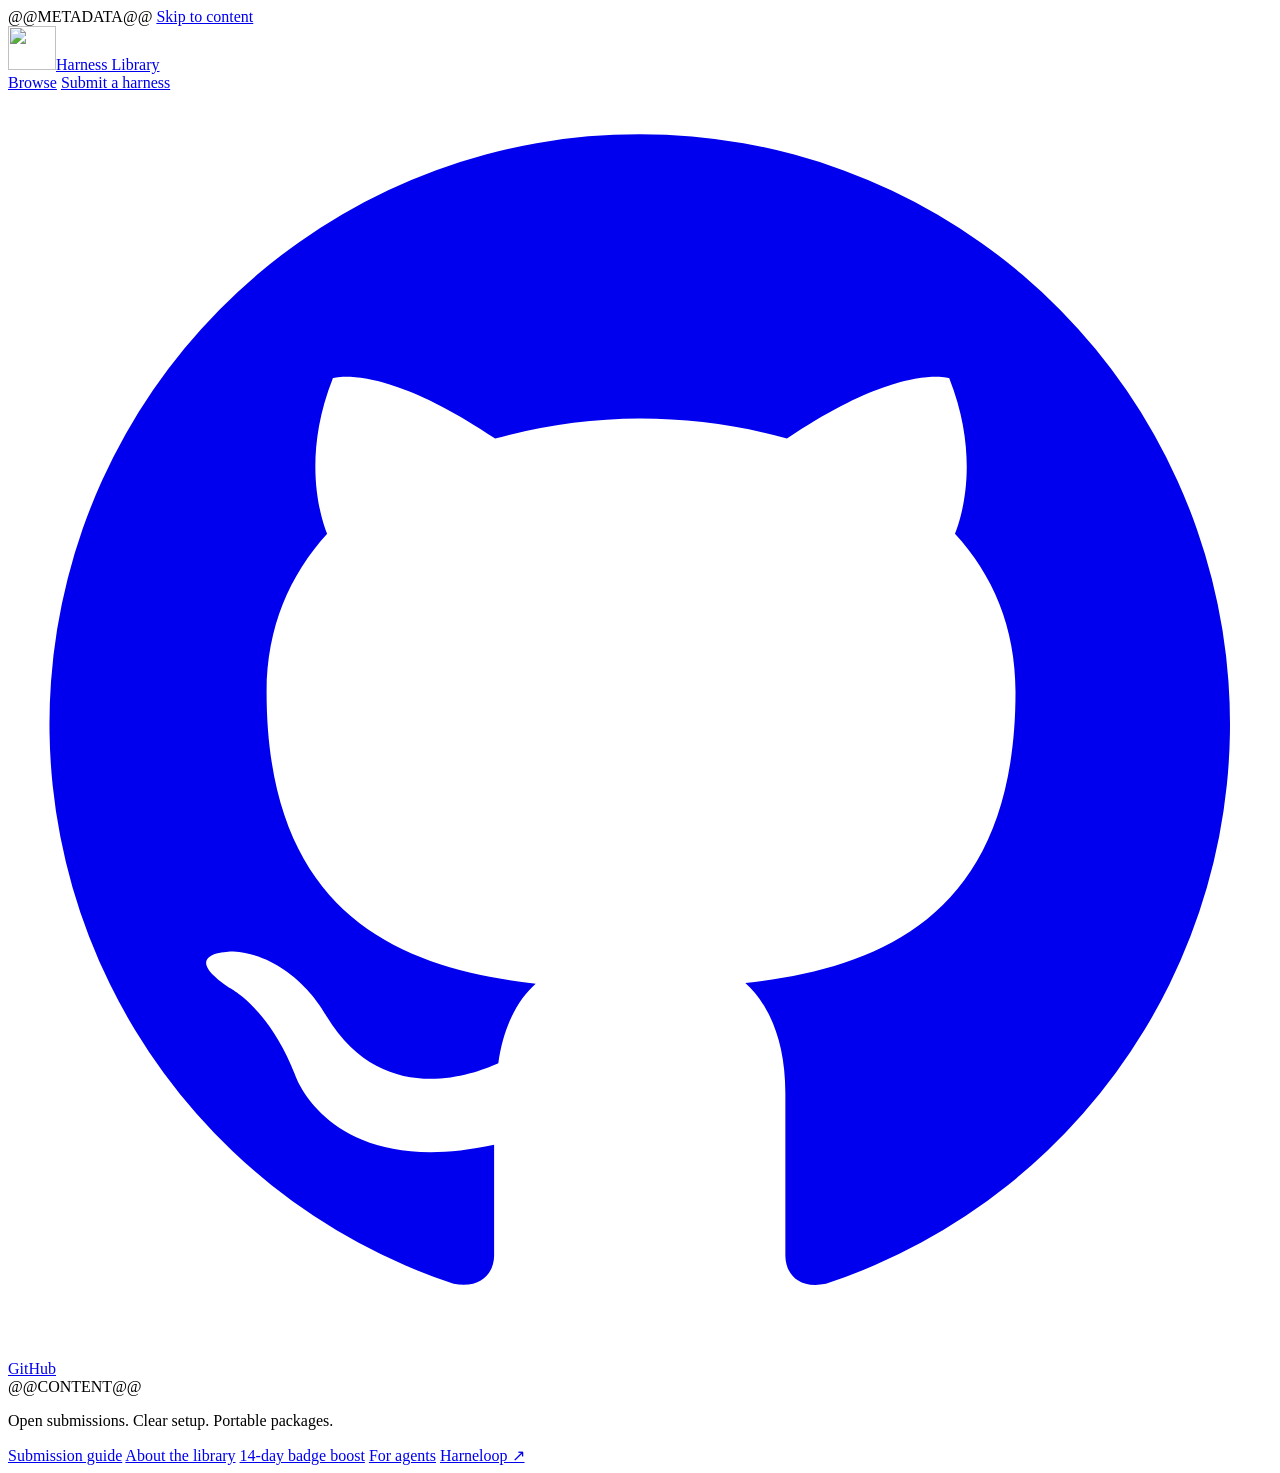
==== site/layout.html @ ed1579e5 "Publish crawlable harness pages and welcome new submissions" ====
<!doctype html>
<html lang="en">
<head>
  <meta charset="utf-8"><meta name="viewport" content="width=device-width,initial-scale=1">
  @@METADATA@@
  <meta name="theme-color" content="#ffffff">
  <link rel="icon" href="/harness-library/assets/mark.svg" type="image/svg+xml">
  <link rel="preload" href="/harness-library/assets/fonts/manrope-latin.woff2" as="font" type="font/woff2" crossorigin>
  <link rel="stylesheet" href="/harness-library/style.css">
  <script src="/harness-library/app.js" defer></script>
</head>
<body data-page="@@PAGE@@" data-site-base="/harness-library/">
  <a class="skip" href="#main">Skip to content</a>
  <header class="site-header"><div class="header wrap">
    <a class="brand" href="/harness-library/" aria-label="Harness Library home"><img src="/harness-library/assets/mark.svg" alt="" width="48" height="44">Harness Library</a>
    <nav aria-label="Main navigation">
      <a class="nav-browse" href="/harness-library/" @@BROWSE_CURRENT@@>Browse</a>
      <a href="/harness-library/submit/" @@SUBMIT_CURRENT@@>Submit a harness</a>
      <a class="github" href="https://github.com/Ker102/harness-library" aria-label="Harness Library on GitHub"><svg viewBox="0 0 24 24" aria-hidden="true"><path fill="currentColor" d="M12 .8a11.2 11.2 0 0 0-3.54 21.83c.56.1.77-.24.77-.54v-2.1c-3.12.68-3.78-1.33-3.78-1.33-.51-1.3-1.25-1.65-1.25-1.65-1.03-.7.08-.69.08-.69 1.14.08 1.74 1.18 1.74 1.18 1.01 1.73 2.65 1.23 3.29.94.1-.73.39-1.23.71-1.51-2.49-.28-5.11-1.25-5.11-5.54 0-1.22.44-2.22 1.15-3-.11-.28-.5-1.42.11-2.96 0 0 .94-.3 3.08 1.15A10.6 10.6 0 0 1 12 6.2c.95 0 1.9.13 2.79.38 2.14-1.45 3.08-1.15 3.08-1.15.61 1.54.22 2.68.11 2.96.72.78 1.15 1.78 1.15 3 0 4.3-2.63 5.25-5.13 5.53.4.35.76 1.03.76 2.08v3.09c0 .3.2.65.77.54A11.2 11.2 0 0 0 12 .8Z"/></svg><span>GitHub</span></a>
    </nav>
  </div></header>
  <main id="main" class="wrap" tabindex="-1">@@CONTENT@@</main>
  <footer class="wrap footer"><p>Open submissions. Clear setup. Portable packages.</p><div>
    <a href="/harness-library/submit/">Submission guide</a>
    <a href="/harness-library/about/">About the library</a>
    <a href="https://github.com/Ker102/harness-library/blob/main/docs/badge-program.md">14-day badge boost</a>
    <a href="/harness-library/llms.txt">For agents</a>
    <a href="https://harneloop.kaelux.dev">Harneloop ↗</a>
  </div></footer>
  <div id="announcement" class="sr-only" role="status" aria-live="polite"></div>
</body>
</html>
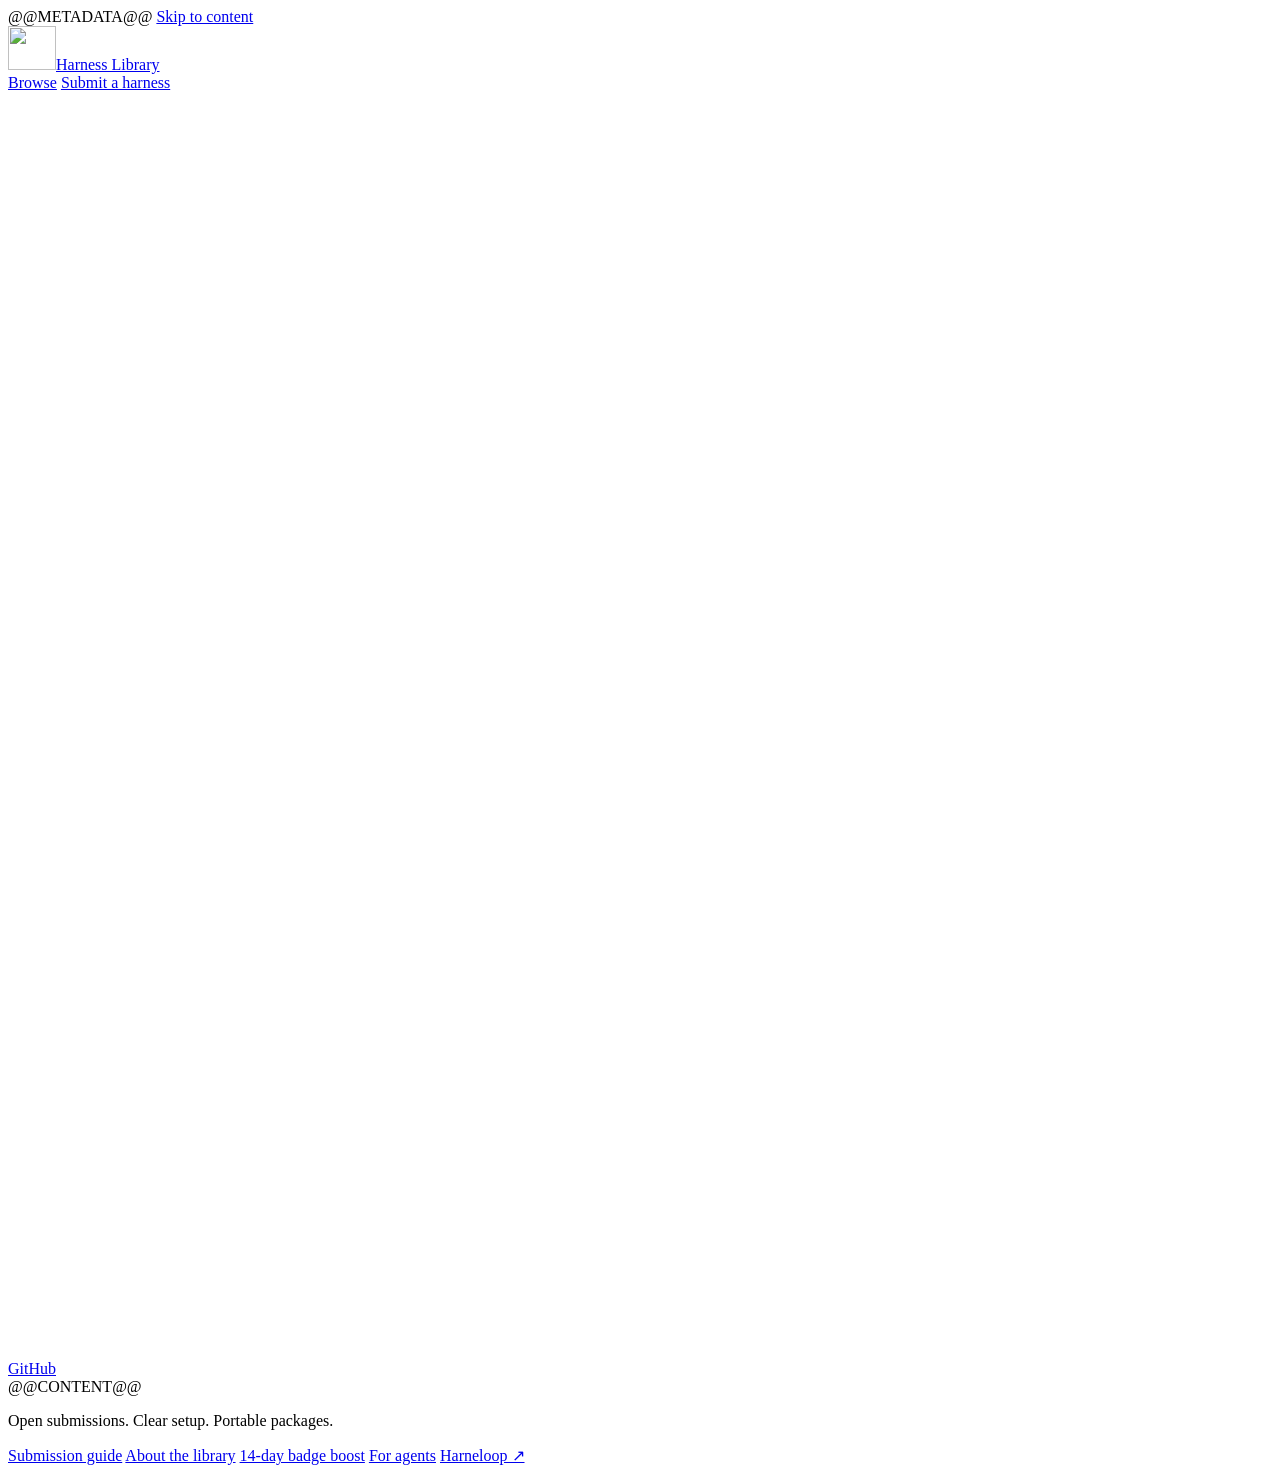
==== commit 8f2a94a5: "Move library to Kaelux Labs and compact browsing" ====
--- a/site/layout.html
+++ b/site/layout.html
@@ -16,14 +16,14 @@
     <nav aria-label="Main navigation">
       <a class="nav-browse" href="/harness-library/" @@BROWSE_CURRENT@@>Browse</a>
       <a href="/harness-library/submit/" @@SUBMIT_CURRENT@@>Submit a harness</a>
-      <a class="github" href="https://github.com/Ker102/harness-library" aria-label="Harness Library on GitHub"><svg viewBox="0 0 24 24" aria-hidden="true"><path fill="currentColor" d="M12 .8a11.2 11.2 0 0 0-3.54 21.83c.56.1.77-.24.77-.54v-2.1c-3.12.68-3.78-1.33-3.78-1.33-.51-1.3-1.25-1.65-1.25-1.65-1.03-.7.08-.69.08-.69 1.14.08 1.74 1.18 1.74 1.18 1.01 1.73 2.65 1.23 3.29.94.1-.73.39-1.23.71-1.51-2.49-.28-5.11-1.25-5.11-5.54 0-1.22.44-2.22 1.15-3-.11-.28-.5-1.42.11-2.96 0 0 .94-.3 3.08 1.15A10.6 10.6 0 0 1 12 6.2c.95 0 1.9.13 2.79.38 2.14-1.45 3.08-1.15 3.08-1.15.61 1.54.22 2.68.11 2.96.72.78 1.15 1.78 1.15 3 0 4.3-2.63 5.25-5.13 5.53.4.35.76 1.03.76 2.08v3.09c0 .3.2.65.77.54A11.2 11.2 0 0 0 12 .8Z"/></svg><span>GitHub</span></a>
+      <a class="github" href="https://github.com/Kaelux-Labs/harness-library" aria-label="Harness Library on GitHub"><svg class="icon" viewBox="0 0 256 256" aria-hidden="true"><use href="/harness-library/assets/icons.svg#GithubLogo"></use></svg><span>GitHub</span></a>
     </nav>
   </div></header>
   <main id="main" class="wrap" tabindex="-1">@@CONTENT@@</main>
   <footer class="wrap footer"><p>Open submissions. Clear setup. Portable packages.</p><div>
     <a href="/harness-library/submit/">Submission guide</a>
     <a href="/harness-library/about/">About the library</a>
-    <a href="https://github.com/Ker102/harness-library/blob/main/docs/badge-program.md">14-day badge boost</a>
+    <a href="https://github.com/Kaelux-Labs/harness-library/blob/main/docs/badge-program.md">14-day badge boost</a>
     <a href="/harness-library/llms.txt">For agents</a>
     <a href="https://harneloop.kaelux.dev">Harneloop ↗</a>
   </div></footer>
